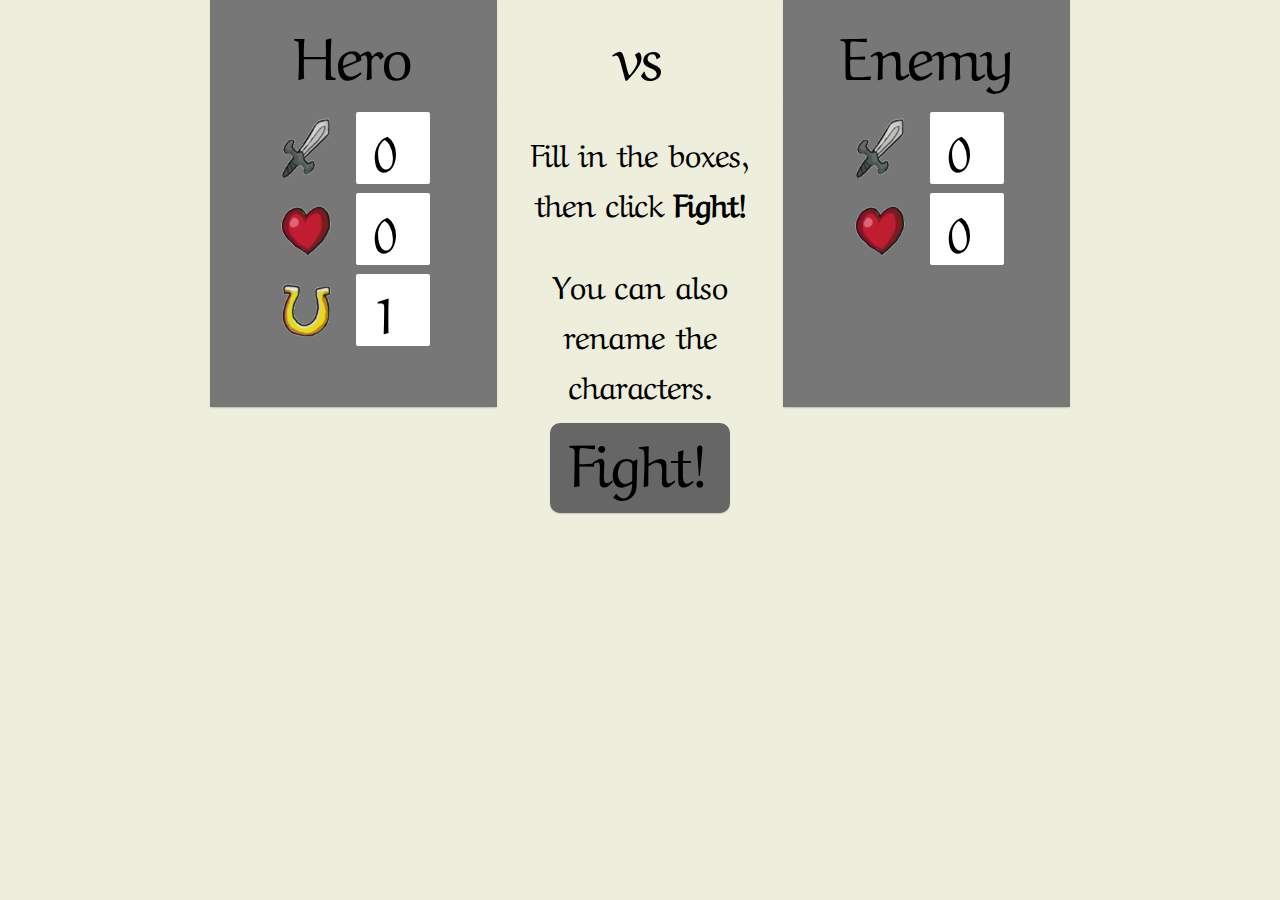
==== dom/www/index.html @ 4c9c36c9 "Commit project" ====
<!doctype html>

<html>

<head>
  <meta charset="utf-8">
  <meta lang="en">
  <title>Fighting Fantasy Combat Simulator</title>
  <link rel="stylesheet" href="css/ff.css">
</head>

<body>
  <div id="wrapper">
    <div id="fight" class="hero-dead enemy-dead">
      <table>
        <tbody>
          <tr>
            <td contenteditable="true">
              <!--img class="edit-icon" src="editable.png"-->
              Hero
            </td>
            <td>vs</td>
            <td contenteditable="true">
              <!--img class="edit-icon" src="editable.png"-->
              Enemy
            </td>
          </tr>
          <tr>
            <td>
              <!--Hero Stats-->
              <img class="stat-icon" src="images/skill.png">
              <input type="number" min="0" max="99" step="1" title="Skill" id="hero-skill" value="0">
              <br>
              <img class="stat-icon" src="images/stam.png">
              <input type="number" min="0" max="99" step="1" title="Stamina" id="hero-stam" value="0">
              <br>
              <img class="stat-icon" src="images/luck.png">
              <input type="number" min="1" max="99" step="1" title="Luck" id="hero-luck" value="1">
              <br><br>
            </td>
            <td>
              <!--Tutorial - disappears once stamina is changed-->
              <div id="help">
                <p>Fill in the boxes,<br>then click <b>Fight!</b></p>
                <p>You can also rename the characters.</p>
              </div>
              <!--Tutorial - rolling for luck when you've just hit the enemy-->
              <div id="help-luck-win" class="hidden">
                <p>You can optionally <b>roll luck</b> to <b>increase damage</b> dealt.</p>
                <p>Roll two dice equal to your luck or under to deal <br><b>double damage</b>.</p>
                <p>Fail and deal only <br><b>half damage</b> instead.</p>
                <p>You will <b>lose one luck</b> point.</p>
              </div>
              <!--Tutorial - rolling for luck when you've just been hit-->
              <div id="help-luck-lose" class="hidden">
                <p>You can optionally <b>roll luck</b> to <b>reduce damage</b> taken.</p>
                <p>Roll two dice equal to your luck or under to <b>reduce damage taken by 1</b>.</p>
                <p>Fail and <b>take 1 extra damage</b> instead.</p>
                <p>You will <b>lose one luck</b> point.</p>
              </div>
              <!--Damage-->
              <br>
              <div id="damage">-2</div>
              <br><br>
              <!--Button to show tutorials. By default they are only shown once-->
              <!--div id="help-show" class="button">
                How does luck work again?
              </div-->
            </td>
            <td>
              <!--Enemy Stats-->
              <img class="stat-icon" src="images/skill.png">
              <input type="number" min="0" max="99" step="1" title="Skill" id="enemy-skill" value="0">
              <br>
              <img class="stat-icon" src="images/stam.png">
              <input type="number" min="0" max="99" step="1" title="Stamina" id="enemy-stam" value="0">
              <br>
              <img class="invisible stat-icon">
              <input class="invisible" type="number" disabled>
              <br><br>
            </td>
          </tr>
          <tr>
            <td class="calc">
              <!--Hero Skill Die-->
              <span class="invisible sym">+</span>
              <div class="die" id="hero-skill-die">0</div>
              <img class="unit" src="images/sword.png">
            </td>
            <td>
              <!--Fight Button-->
              <div id='fight-button' class="disabled button">Fight!</div>

            </td>
            <td class="calc">
              <!--Enemy Skill Die-->
              <span class="invisible sym">+</span>
              <div class="die" id="enemy-skill-die">0</div>
              <img class="unit" src="images/sword.png">
            </td>
          </tr>
          <tr class="calc">
            <td>
              <!--Hero Die Roll-->
              <span class="sym">+</span>
              <div class="rollable die" id="hero-roll"></div>
              <img class="unit" src="images/dice.png">
            </td>
            <td>
              <!--Luck Button-->
              <div id='luck-button' class="disabled button">
                Roll Luck
                <br>
                (<span id="luck-percentage">0</span>%)
              </div>
              <!--Luck dice-->
              <div id="luck-dice" class="hidden">
                <div class="die" id="luck-roll-1"></div>
                <img class="unit" src="images/dice.png">
                <span class="sym">+</span>
                <div class="die" id="luck-roll-2"></div>
                <img class="unit" src="images/dice.png">
              </div>
            </td>
            <td>
              <!--Enemy Die Roll-->
              <span class="sym">+</span>
              <div class="rollable die" id="enemy-roll"></div>
              <img class="unit" src="images/dice.png">
            </td>
          </tr>
          <tr class="calc">
            <td>
              <!--Hero Die Roll 2-->
              <span class="sym">+</span>
              <div class="rollable die" id="hero-roll-2"></div>
              <img class="unit" src="images/dice.png">
            </td>
            <td>
              <!--Luck roll total and comparison-->
              <div id="luck-comparison" class="hidden">
                <span class="sym">=</span>
                <div class="die" id="luck-total"></div>
                <span class="sym" id="luck-inequality"></span>
                <div class="die" id="hero-luck-die"></div>
                <img class="unit" src="images/horseshoe.png">
              </div>
            </td>
            <td>
              <!--Enemy Die Roll 2-->
              <span class="sym">+</span>
              <div class="rollable die" id="enemy-roll-2"></div>
              <img class="unit" src="images/dice.png">
            </td>
          </tr>
          <tr class="calc">
            <td>
              <!--Hero Total-->
              <span class="sym">=</span>
              <div class="rollable die" id="hero-total"></div>
            </td>
            <td>
              <!--Win Lose Draw-->
              <div class="rollable die" id="win-lose"></div>
            </td>
            <td>
              <!--Enemy Total-->
              <span class="sym">=</span>
              <div class="rollable die" id="enemy-total"></div>
            </td>
          </tr>
        </tbody>
      </table>
    </div>
  </div>
  <div id="dialogue-wrapper">
    <div id="outcome-dialogue" class="hidden">
      <span class="close">&times;</span>
      <h1>Result</h1>
      <p>Press <span class="key">F</span> to pay respects</p>
    </div>
    <div id="critical-dialogue" class="hidden">
      <h1>It's exactly lethal!</h1>
      <p>Roll luck to reduce the damage and survive</p>
    </div>
  </div>
  <!--JQuery from local copy for offline version-->
  <script src="js/jq.min.js"></script>
  <!--Fighting Fantasy logic-->
  <script src="js/ff.js"></script>
</body>

</html>
---- dom/www/css/ff.css ----
@font-face {
  font-family: 'Aref Ruqaa';
  font-style: normal;
  font-weight: 400;
  src: local('Aref Ruqaa'), local('ArefRuqaa-Regular'), url(../fonts/aref.woff2) format('woff2');
  unicode-range: U+0000-00FF, U+0131, U+0152-0153, U+02C6, U+02DA, U+02DC, U+2000-206F, U+2074, U+20AC, U+2212, U+2215;
}

body {
  background: #EED;
  font-family: 'Aref Ruqaa', serif;
  font-size: 12pt;
  text-align: center;
  margin: 0;
  padding: 0;
  cursor: default;
  -webkit-touch-callout: none;
  -webkit-user-select: none;
   -khtml-user-select: none;
     -moz-user-select: none;
    -ms-user-select: none;
      user-select: none;
}

#wrapper {
  width: 860px;
  margin: 0 auto;
}

table {
  width: 100%;
  border-collapse: collapse;
  font-size: 60px;
  line-height: 60px;
}

table td {
  overflow: hidden;
  text-overflow: ellipsis;
  column-width: 286px;
}

table td:first-child {
  background-color: #FEB;
  box-shadow: 0px 1px 2px -1px #777;
}

table td:last-child {
  background-color: #FEB;
  box-shadow: 0px 1px 2px -1px #777;
}

#fight.hero-critical table td:first-child,
#fight.enemy-critical table td:last-child {
  animation: critical 0.5s linear 0s infinite alternate;
}

@keyframes critical {
  from {
    background-color: #FAA;
  }

  to {
    background-color: #F77;
  }
}

#fight.hero-dead table td:first-child,
#fight.enemy-dead table td:last-child {
  background-color: #777;
}

td[contenteditable=true] {
  cursor: text;
  font-size: 60px;
}

#fight img {
  vertical-align: middle;
}

img.stat-icon {
  width: 60px;
}

#fight input {
  display: inline-block;
  font-size: 50px;
  width: 70px;
  height: 70px;
  vertical-align: middle;
  text-align: center;
  border: none;
  background: #FFF;
  font-family: inherit;
  border-radius: 2px;
  cursor: text;
}

hr {
  margin: 15px 0 0 0;
}

#fight span {
  transition: color 0.2s, background-color 0.2s;
}

#fight table td {
  height: 100px;
  width: 33%;
  overflow: visible;
}

#fight table tr {
  height: 100px;
}

#fight table td[contenteditable=true] {

}

.die {
  display: inline-block;
  margin: auto;
  text-align: center;
  vertical-align: middle;
  font-size: 80px;
  width: 100px;
  height: 100px;
  line-height: 80px;
  border-radius: 12%;
  transition: background-color 800ms;
}

#hero-roll, #hero-roll-2, #hero-skill-die {
  background-color: #1AC;
}

#enemy-roll, #enemy-roll-2, #enemy-skill-die {
  background-color: #C19;
}

#hero-total, #enemy-total {
  background-color: #777;
  border-radius: 50%;
  margin-right: 60px;
}

#fight.win #hero-total, #fight.lose #enemy-total {
  background-color: #0C3;
}

#fight.lose #hero-total, #fight.win #enemy-total {
  background-color: #B22;
}

#fight.draw #hero-total, #fight.draw #enemy-total {
  background-color: #FA0;
}

.sym {
  float: left;
  display: inline-block;
  height: 100px;
  margin-bottom: 20px;
  vertical-align: middle;
  font-size: 100px;
}

img.unit {
  display: inline;
  vertical-align: top;
  width: 50px;
}

.invisible {
  visibility: hidden;
}

.hidden {
  display: none;
}

hr {
  border: 1px solid #666;
  margin: 13px 0 29px 0;
}

#win-lose {
  text-align: left;
  font-size: 100px;
  width: auto;
}

#win-lose.small {
  font-size: 80px;
}

#luck-button {
  font-size: 36px;
  line-height: 32px;
  height: 70px;
}

.button {
  font-size: 60px;
  line-height: 60px;
  cursor: pointer;
  background-color: #FA0;
  width: 60%;
  height: 80px;
  margin: 6px auto;
  padding: 5px;
  border-radius: 10px;
  vertical-align: middle;
  transition: background-color 0.4s, color 0.4s;
  text-overflow: ellipsis;
  overflow: hidden;
  box-shadow: 0px 1px 2px -1px #777;
}

.button:hover {
  background-color: #FC0;
}

.button.disabled {
  background-color: #666 !important;
  cursor: default;
}

.button.critical {
  animation: luck-critical 0.5s linear 0s infinite alternate;
}

@keyframes luck-critical {
  from {
    background-color: #FA0;
  }

  to {
    background-color: #FF0;
  }
}

img.edit-icon {
  display: block;
  position: absolute;
  margin-top: 40px;
  opacity: 0.5;
  width: 32px;
}

#damage {
  opacity: 0;
  display: inline-block;
  position: absolute;
  width: 100px;
  height: 100px;
  border-radius: 50%;
  background-color: #C13;
  z-index: 30;
  margin-left: -50px;
  margin-top: -45px;
  font-size: 70px;
  line-height: 80px;
}

#damage.damage {
  background-color: #C13;
}

#damage.heal {
  background-color: #1C3;
}

#damage.damage-hero, #damage.damage-enemy {
  animation-duration: 1s;
  animation-iteration-count: 1;
  animation-fill-mode: forwards;
}

#damage.damage-hero {
  animation-name: slide-left-fade;
}

#damage.damage-enemy {
  animation-name: slide-right-fade;
}

@keyframes slide-left-fade {
  0% {
    margin-left: -50px;
    opacity: 1;
  }

  80% {
    margin-left: -250px;
    opacity: 1;
  }

  99% {
    margin-left: -250px;
    opacity: 0;
  }

  100% {
    margin-left: -50px;
    opacity: 0;
  }
}

@keyframes slide-right-fade {
  0% {
    margin-left: -50px;
    opacity: 1;
  }

  80% {
    margin-left: 150px;
    opacity: 1;
  }

  99% {
    margin-left: 150px;
    opacity: 0;
  }

  100% {
    margin-left: -50px;
    opacity: 0;
  }
}

#damage.critical {
  animation: critical-slide 0.5s ease 0s infinite alternate;
  opacity: 1;
}

@keyframes critical-slide {
  0% {
    margin-left: -50px;
    opacity: 1;
  }

  100% {
    margin-left: -200px;
    opacity: 1;
  }
}

#dialogue-wrapper {
  position: relative;
  width: 100%;
  height: 0;
}

#outcome-dialogue {
  position: absolute;
  width: 100%;
  top: -490px;
  margin: 0 auto -540px auto;
  background-color: rgba(51, 51, 51, 0.9);
  color: #FFF;
  font-size: 205%;
  box-shadow: 0 1px 3px 2px #222;
  cursor: pointer;
}

#outcome-dialogue h1 {
  margin-top: 0;
}

#outcome-dialogue p {
  margin-top: 60px;
  font-size: 90%;
}

#critical-dialogue {
  position: absolute;
  width: 100%;
  top: -255px;
  margin-bottom: -255px;
  background-color: rgba(51, 51, 51, 0.9);
  color: #FFF;
  font-size: 150%;
  box-shadow: 0 1px 3px 2px #222;
}

#critical-dialogue * {
  margin: 5px;
}

.key {
  display: inline-block;
  background-color: #777;
  color: #FFF;
  width: 34px;
  border-radius: 5px;
  box-shadow: 0 1px 3px 2px #222;
}

#help {
  font-size: 32px;
  line-height: 50px;
  position: absolute;
  width: 286px;
  margin-top: -70px;
}

#help-luck-win, #help-luck-lose {
  font-size: 24px;
  line-height: 26px;
  position: absolute;
  width: 286px;
  margin-top: -70px;
}

#help-luck-win p, #help-luck-lose p {
  margin: 15px 0;
}

#help-show.button {
  font-size: 20px;
  width: auto;
  height: auto;
  position: absolute;
  display: inline-block;
  background-color: #FEC;
  color: #BBB;
}

#help-show.button:hover {
  background-color: #FC0;
  color: #000;
}

#luck-dice .die, #luck-comparison .die {
  height: 70px;
  width: 70px;
  background-color: #FA0;
  opacity: 1;
  font-size: 60px;
  line-height: 60px;
}

#luck-dice .unit, #luck-comparison .unit {
  width: 32px;
}

#luck-dice .sym, #luck-comparison .sym {
  float: none;
  font-size: 50px;
  height: 50px;
  line-height: 50px;
}

#luck-total {
  border-radius: 50%;
}

#luck-comparison.lucky .die {
  background-color: #0C3;
}

#luck-comparison.lucky #luck-inequality {
  color: #0C3;
}

#luck-comparison.unlucky .die {
  background-color: #B22;
}

#luck-comparison.unlucky #luck-inequality {
  color: #B22;
}

.calc {
  opacity: 0;
}

.close {
  position: absolute;
  right: 10px;
  width: 1em;
  height: 1em;
  line-height: 1em;
  color: #AAA;
  cursor: pointer;
  transition: color 0.4s;
}

.close:hover {
  color: #FFF;
}
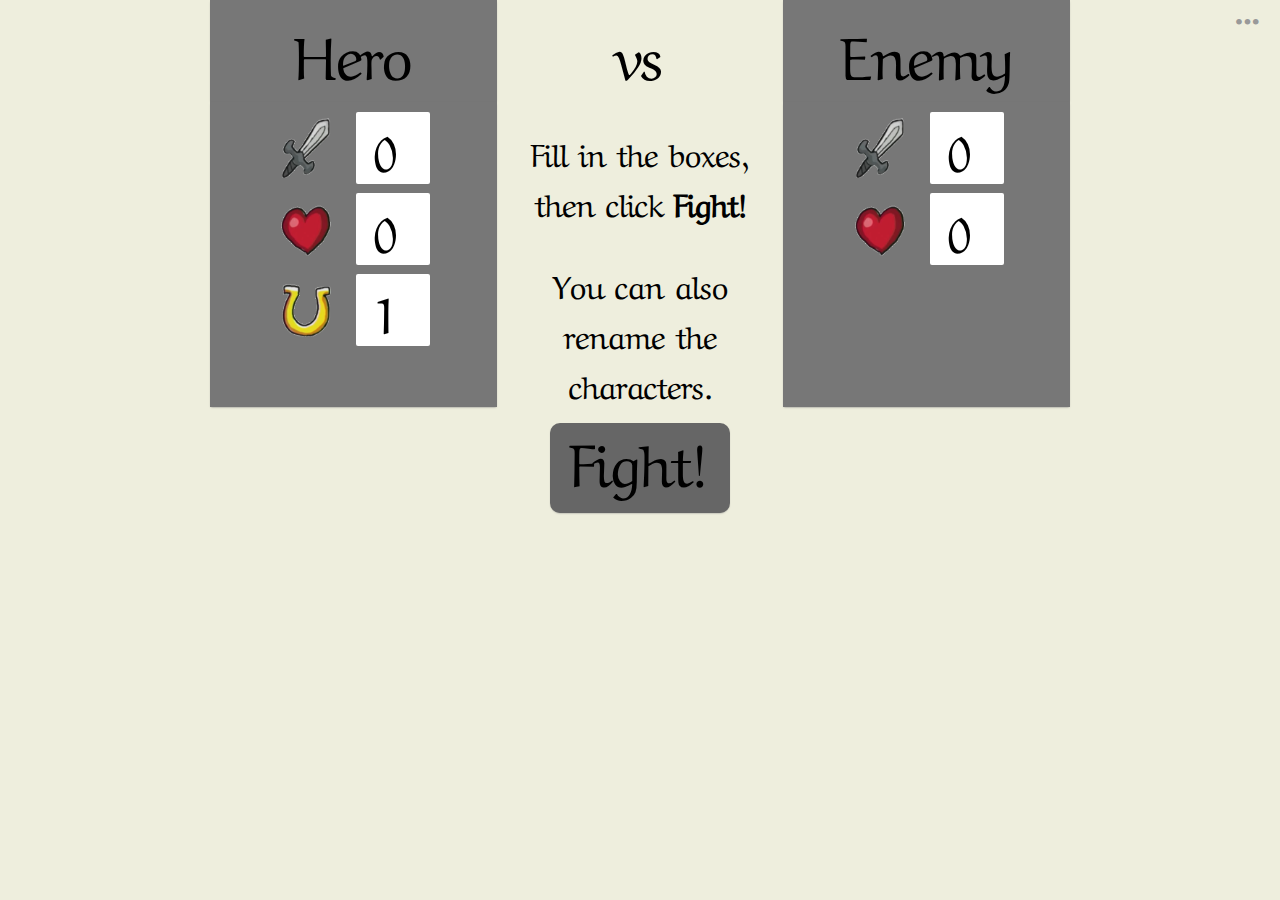
==== commit a723635e: "Added settings panel and animation duration slider" ====
--- a/dom/www/index.html
+++ b/dom/www/index.html
@@ -10,6 +10,12 @@
 </head>
 
 <body>
+  <div id="settings-button">&bull;&bull;&bull;</div>
+  <div id="settings-panel" class="hidden">
+    <label>Animation duration: <span id="animation-duration">400</span> ms</label>
+    <br>
+    <input id="animation-duration-input" type="range" min="0" max="1000" value="400" step="5">
+  </div>
   <div id="wrapper">
     <div id="fight" class="hero-dead enemy-dead">
       <table>
--- a/dom/www/css/ff.css
+++ b/dom/www/css/ff.css
@@ -492,3 +492,28 @@
 .close:hover {
   color: #FFF;
 }
+
+#settings-button {
+  position: absolute;
+  right: 20px;
+  font-size: 150%;
+  transition: color 0.5s;
+  cursor: pointer;
+  color: #999;
+  z-index: 30;
+}
+
+#settings-button:hover {
+  color: #C13;
+}
+
+#settings-panel {
+  position: absolute;
+  width: 100%;
+  min-height: 500px;
+  padding: 25px;
+  z-index: 20;
+  background-color: rgba(51, 51, 51, 0.9);
+  color: #FFF;
+  font-size: 150%;
+}
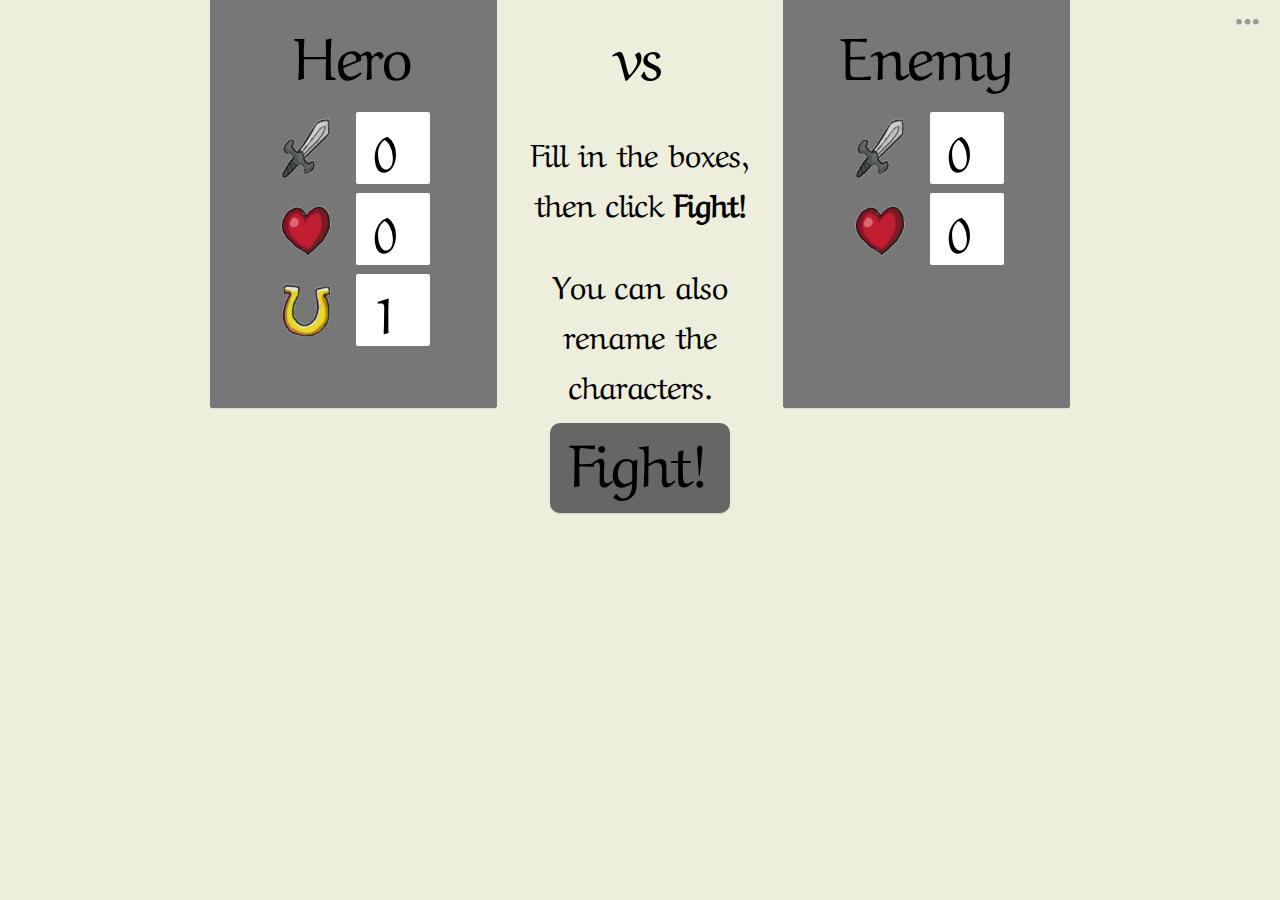
==== commit 1a9308ce: "Turn off spellcheck for contenteditable names" ====
--- a/dom/www/index.html
+++ b/dom/www/index.html
@@ -15,18 +15,22 @@
     <label>Animation duration: <span id="animation-duration">400</span> ms</label>
     <br>
     <input id="animation-duration-input" type="range" min="0" max="1000" value="400" step="5">
+    <br>
+    <label>Background color</label>
+    <br>
+    <input id="background-color-input" type="color" value="#EEEEDD">
   </div>
   <div id="wrapper">
     <div id="fight" class="hero-dead enemy-dead">
       <table>
         <tbody>
           <tr>
-            <td contenteditable="true">
+            <td contenteditable="true" spellcheck="false">
               <!--img class="edit-icon" src="editable.png"-->
               Hero
             </td>
             <td>vs</td>
-            <td contenteditable="true">
+            <td contenteditable="true" spellcheck="false">
               <!--img class="edit-icon" src="editable.png"-->
               Enemy
             </td>
--- a/dom/www/css/ff.css
+++ b/dom/www/css/ff.css
@@ -40,14 +40,15 @@
   column-width: 286px;
 }
 
-table td:first-child {
-  background-color: #FEB;
-  box-shadow: 0px 1px 2px -1px #777;
-}
-
+table td:first-child,
 table td:last-child {
   background-color: #FEB;
-  box-shadow: 0px 1px 2px -1px #777;
+  box-shadow: 0px 2px 1px -1px #777;
+}
+
+table tr:last-child>td:first-child,
+table tr:last-child>td:last-child {
+  box-shadow: 0px 1px 1px -1px #777;
 }
 
 #fight.hero-critical table td:first-child,
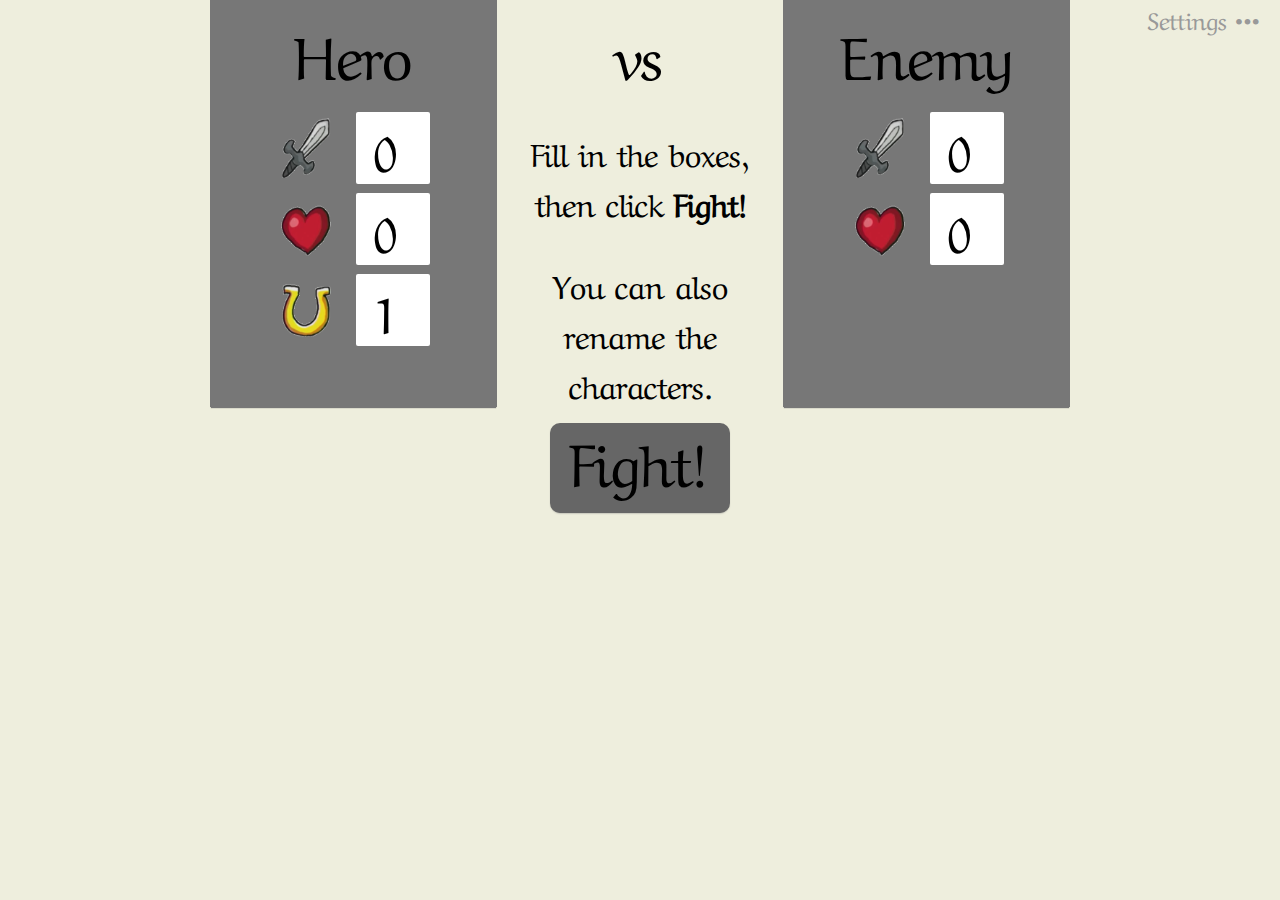
==== commit d816ea3b: "Added buttons to hide tutorial hints" ====
--- a/dom/www/index.html
+++ b/dom/www/index.html
@@ -10,7 +10,7 @@
 </head>
 
 <body>
-  <div id="settings-button">&bull;&bull;&bull;</div>
+  <div id="settings-button">Settings &bull;&bull;&bull;</div>
   <div id="settings-panel" class="hidden">
     <label>Animation duration: <span id="animation-duration">400</span> ms</label>
     <br>
@@ -60,6 +60,7 @@
                 <p>Roll two dice equal to your luck or under to deal <br><b>double damage</b>.</p>
                 <p>Fail and deal only <br><b>half damage</b> instead.</p>
                 <p>You will <b>lose one luck</b> point.</p>
+                <i id="help-luck-win-hide">(don't show again)</i>
               </div>
               <!--Tutorial - rolling for luck when you've just been hit-->
               <div id="help-luck-lose" class="hidden">
@@ -67,6 +68,7 @@
                 <p>Roll two dice equal to your luck or under to <b>reduce damage taken by 1</b>.</p>
                 <p>Fail and <b>take 1 extra damage</b> instead.</p>
                 <p>You will <b>lose one luck</b> point.</p>
+                <i id="help-luck-lose-hide">(don't show again)</i>
               </div>
               <!--Damage-->
               <br>
--- a/dom/www/css/ff.css
+++ b/dom/www/css/ff.css
@@ -420,6 +420,16 @@
   margin: 15px 0;
 }
 
+#help-luck-win-hide, #help-luck-lose-hide {
+  font-size: 16px;
+  cursor: pointer;
+  transition: color 0.5s;
+}
+
+#help-luck-win-hide:hover, #help-luck-lose-hide:hover {
+  color: #C13;
+}
+
 #help-show.button {
   font-size: 20px;
   width: auto;
